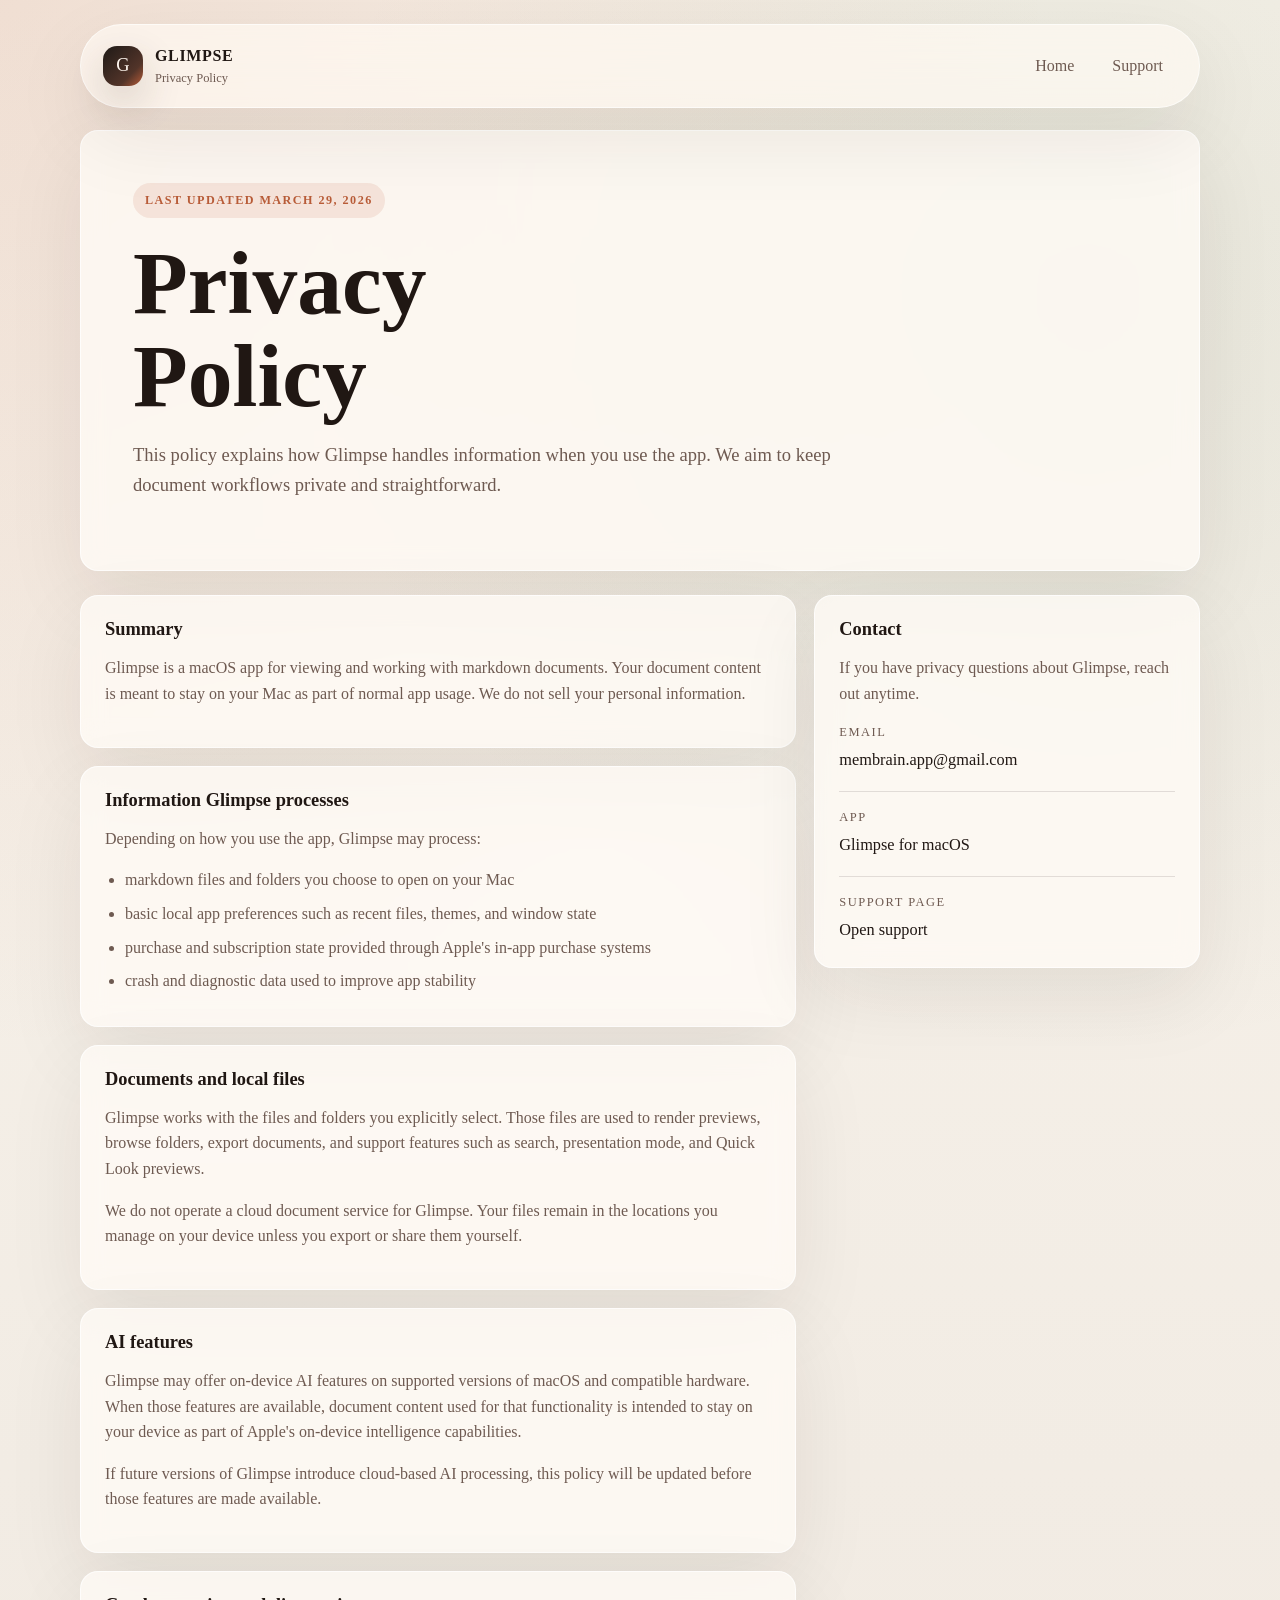
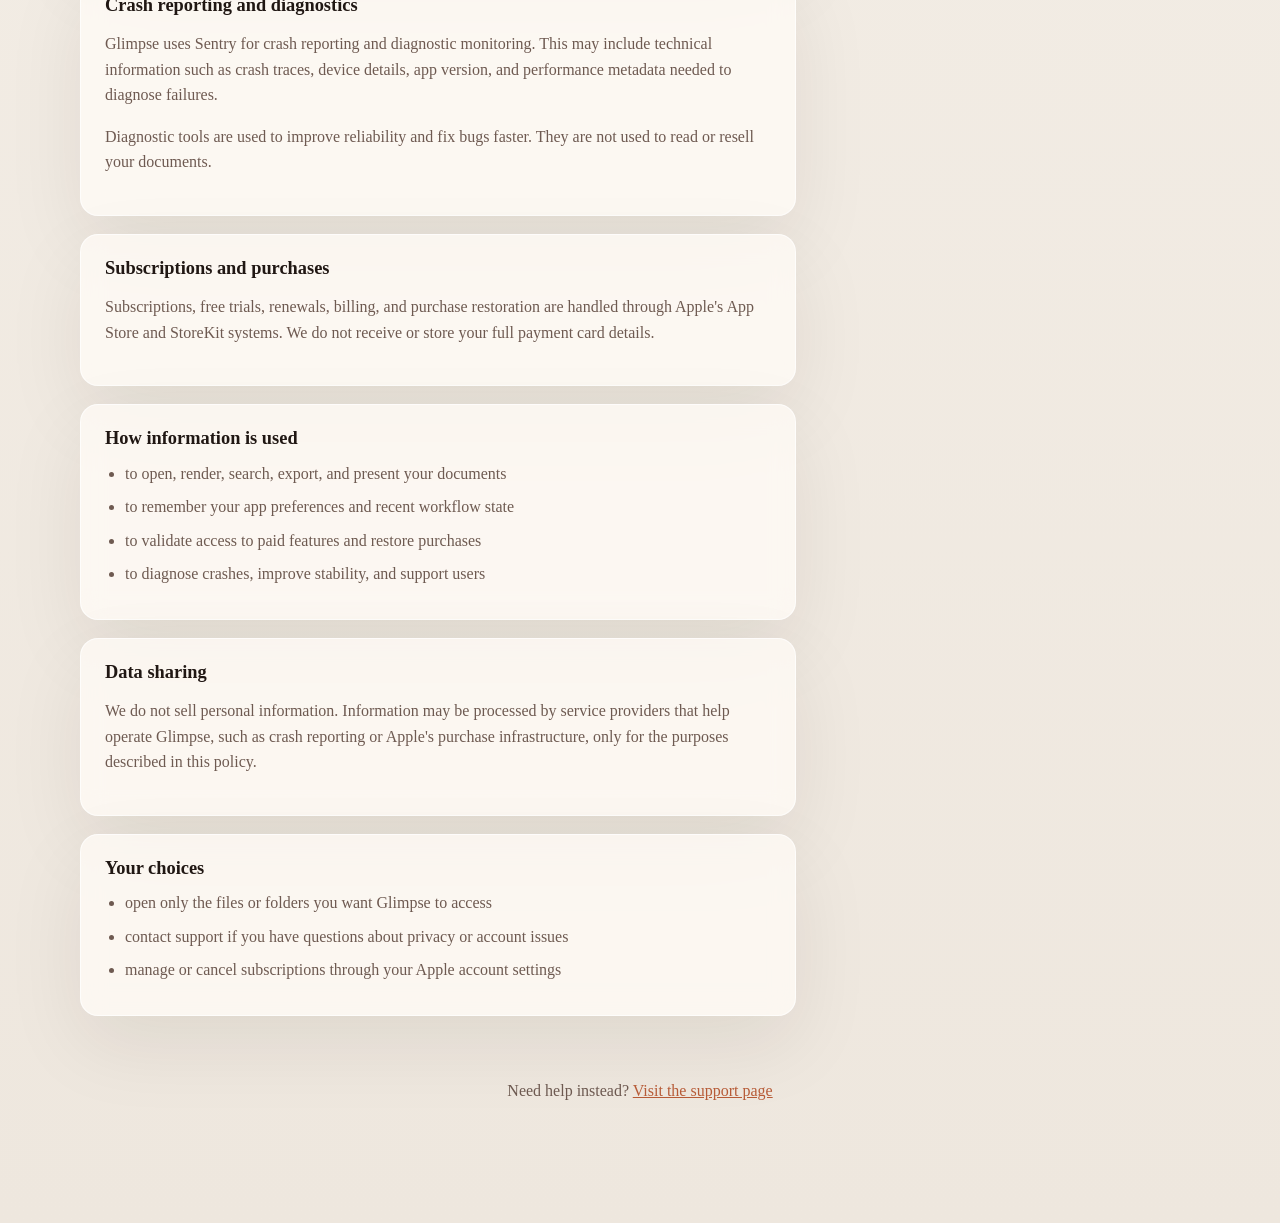
==== privacy/index.html @ b12f7c4a "feat: add Glimpse support and privacy site" ====
<!doctype html>
<html lang="en">
  <head>
    <meta charset="utf-8">
    <meta name="viewport" content="width=device-width, initial-scale=1">
    <title>Glimpse Privacy Policy</title>
    <meta
      name="description"
      content="Privacy Policy for Glimpse, the native macOS markdown viewer."
    >
    <link rel="stylesheet" href="../styles.css">
  </head>
  <body>
    <div class="shell">
      <nav class="nav">
        <a class="brand" href="../">
          <span class="brand-mark">G</span>
          <span class="brand-text">
            <span class="brand-name">Glimpse</span>
            <span class="brand-subtitle">Privacy Policy</span>
          </span>
        </a>
        <div class="nav-links">
          <a href="../">Home</a>
          <a href="../support/">Support</a>
        </div>
      </nav>

      <main>
        <section class="card page-title">
          <div class="eyebrow">Last updated March 29, 2026</div>
          <h1>Privacy Policy</h1>
          <p class="lede">
            This policy explains how Glimpse handles information when you use the app. We
            aim to keep document workflows private and straightforward.
          </p>
        </section>

        <section class="legal-layout">
          <div class="legal-stack">
            <article class="card legal-card">
              <h3>Summary</h3>
              <p>
                Glimpse is a macOS app for viewing and working with markdown documents. Your
                document content is meant to stay on your Mac as part of normal app usage.
                We do not sell your personal information.
              </p>
            </article>

            <article class="card legal-card">
              <h3>Information Glimpse processes</h3>
              <p>Depending on how you use the app, Glimpse may process:</p>
              <ul>
                <li>markdown files and folders you choose to open on your Mac</li>
                <li>basic local app preferences such as recent files, themes, and window state</li>
                <li>purchase and subscription state provided through Apple's in-app purchase systems</li>
                <li>crash and diagnostic data used to improve app stability</li>
              </ul>
            </article>

            <article class="card legal-card">
              <h3>Documents and local files</h3>
              <p>
                Glimpse works with the files and folders you explicitly select. Those files
                are used to render previews, browse folders, export documents, and support
                features such as search, presentation mode, and Quick Look previews.
              </p>
              <p>
                We do not operate a cloud document service for Glimpse. Your files remain in
                the locations you manage on your device unless you export or share them
                yourself.
              </p>
            </article>

            <article class="card legal-card">
              <h3>AI features</h3>
              <p>
                Glimpse may offer on-device AI features on supported versions of macOS and
                compatible hardware. When those features are available, document content used
                for that functionality is intended to stay on your device as part of Apple's
                on-device intelligence capabilities.
              </p>
              <p>
                If future versions of Glimpse introduce cloud-based AI processing, this
                policy will be updated before those features are made available.
              </p>
            </article>

            <article class="card legal-card">
              <h3>Crash reporting and diagnostics</h3>
              <p>
                Glimpse uses Sentry for crash reporting and diagnostic monitoring. This may
                include technical information such as crash traces, device details, app
                version, and performance metadata needed to diagnose failures.
              </p>
              <p>
                Diagnostic tools are used to improve reliability and fix bugs faster. They
                are not used to read or resell your documents.
              </p>
            </article>

            <article class="card legal-card">
              <h3>Subscriptions and purchases</h3>
              <p>
                Subscriptions, free trials, renewals, billing, and purchase restoration are
                handled through Apple's App Store and StoreKit systems. We do not receive or
                store your full payment card details.
              </p>
            </article>

            <article class="card legal-card">
              <h3>How information is used</h3>
              <ul>
                <li>to open, render, search, export, and present your documents</li>
                <li>to remember your app preferences and recent workflow state</li>
                <li>to validate access to paid features and restore purchases</li>
                <li>to diagnose crashes, improve stability, and support users</li>
              </ul>
            </article>

            <article class="card legal-card">
              <h3>Data sharing</h3>
              <p>
                We do not sell personal information. Information may be processed by service
                providers that help operate Glimpse, such as crash reporting or Apple's
                purchase infrastructure, only for the purposes described in this policy.
              </p>
            </article>

            <article class="card legal-card">
              <h3>Your choices</h3>
              <ul>
                <li>open only the files or folders you want Glimpse to access</li>
                <li>contact support if you have questions about privacy or account issues</li>
                <li>manage or cancel subscriptions through your Apple account settings</li>
              </ul>
            </article>
          </div>

          <aside class="card contact-block">
            <h3>Contact</h3>
            <p>If you have privacy questions about Glimpse, reach out anytime.</p>

            <div class="contact-row">
              <span class="contact-label">Email</span>
              <a class="contact-value" href="mailto:membrain.app@gmail.com">membrain.app@gmail.com</a>
            </div>

            <div class="contact-row">
              <span class="contact-label">App</span>
              <span class="contact-value">Glimpse for macOS</span>
            </div>

            <div class="contact-row">
              <span class="contact-label">Support page</span>
              <a class="contact-value" href="../support/">Open support</a>
            </div>
          </aside>
        </section>
      </main>

      <footer class="footer">
        <p>
          Need help instead?
          <a href="../support/">Visit the support page</a>
        </p>
      </footer>
    </div>
  </body>
</html>
---- styles.css ----
:root {
  --bg: #f6f2ea;
  --surface: rgba(255, 252, 246, 0.78);
  --surface-strong: #fffaf2;
  --text: #201713;
  --muted: #6e5a51;
  --line: rgba(32, 23, 19, 0.12);
  --accent: #b85c38;
  --accent-soft: rgba(184, 92, 56, 0.12);
  --shadow: 0 28px 80px rgba(41, 24, 16, 0.08);
  --radius-xl: 28px;
  --radius-lg: 18px;
  --radius-sm: 12px;
}

* {
  box-sizing: border-box;
}

html {
  scroll-behavior: smooth;
}

body {
  margin: 0;
  min-height: 100vh;
  background:
    radial-gradient(circle at top left, rgba(184, 92, 56, 0.14), transparent 34%),
    radial-gradient(circle at 85% 10%, rgba(102, 128, 91, 0.12), transparent 28%),
    linear-gradient(180deg, #f9f4ec 0%, #f2ece4 52%, #eee7de 100%);
  color: var(--text);
  font-family: "Iowan Old Style", "Palatino Linotype", "Book Antiqua", Palatino, Georgia, serif;
  line-height: 1.6;
}

a {
  color: inherit;
}

.shell {
  width: min(1120px, calc(100vw - 40px));
  margin: 0 auto;
  padding: 24px 0 64px;
}

.nav {
  display: flex;
  align-items: center;
  justify-content: space-between;
  gap: 16px;
  padding: 18px 22px;
  background: rgba(255, 250, 242, 0.7);
  border: 1px solid rgba(255, 255, 255, 0.6);
  border-radius: 999px;
  box-shadow: var(--shadow);
  backdrop-filter: blur(18px);
  position: sticky;
  top: 16px;
  z-index: 20;
}

.brand {
  display: inline-flex;
  align-items: center;
  gap: 12px;
  text-decoration: none;
}

.brand-mark {
  width: 40px;
  height: 40px;
  border-radius: 14px;
  display: grid;
  place-items: center;
  font-size: 1.15rem;
  background: linear-gradient(135deg, #1f1a17, #523429 70%, #b85c38);
  color: #fff7f0;
  box-shadow: 0 16px 40px rgba(58, 35, 27, 0.2);
}

.brand-text {
  display: flex;
  flex-direction: column;
  gap: 0;
}

.brand-name {
  font-size: 1rem;
  font-weight: 700;
  letter-spacing: 0.04em;
  text-transform: uppercase;
}

.brand-subtitle {
  font-size: 0.78rem;
  color: var(--muted);
}

.nav-links {
  display: inline-flex;
  gap: 10px;
  flex-wrap: wrap;
}

.nav-links a {
  text-decoration: none;
  color: var(--muted);
  padding: 10px 14px;
  border-radius: 999px;
  transition: 180ms ease;
}

.nav-links a:hover,
.nav-links a:focus-visible {
  color: var(--text);
  background: rgba(255, 255, 255, 0.62);
  outline: none;
}

.hero {
  margin-top: 26px;
  padding: 64px;
  border-radius: calc(var(--radius-xl) + 8px);
  background:
    linear-gradient(145deg, rgba(255, 251, 245, 0.88), rgba(255, 248, 238, 0.62)),
    rgba(255, 255, 255, 0.5);
  border: 1px solid rgba(255, 255, 255, 0.7);
  box-shadow: var(--shadow);
  overflow: hidden;
  position: relative;
}

.hero::after {
  content: "";
  position: absolute;
  inset: auto -80px -120px auto;
  width: 280px;
  height: 280px;
  border-radius: 50%;
  background: radial-gradient(circle, rgba(184, 92, 56, 0.18), transparent 70%);
}

.eyebrow {
  display: inline-flex;
  align-items: center;
  gap: 8px;
  padding: 8px 12px;
  border-radius: 999px;
  background: var(--accent-soft);
  color: var(--accent);
  text-transform: uppercase;
  letter-spacing: 0.12em;
  font-size: 0.76rem;
  font-weight: 700;
}

h1,
h2,
h3 {
  margin: 0;
  font-weight: 700;
  line-height: 1.04;
}

h1 {
  margin-top: 18px;
  font-size: clamp(3rem, 8vw, 5.6rem);
  max-width: 9ch;
}

h2 {
  font-size: clamp(2rem, 4vw, 3rem);
}

h3 {
  font-size: 1.15rem;
}

.lede {
  margin-top: 18px;
  max-width: 700px;
  font-size: 1.16rem;
  color: var(--muted);
}

.actions {
  margin-top: 28px;
  display: flex;
  flex-wrap: wrap;
  gap: 14px;
}

.button {
  display: inline-flex;
  align-items: center;
  justify-content: center;
  gap: 10px;
  min-height: 48px;
  padding: 0 20px;
  text-decoration: none;
  border-radius: 999px;
  border: 1px solid transparent;
  transition: transform 180ms ease, box-shadow 180ms ease, background 180ms ease;
}

.button-primary {
  background: linear-gradient(135deg, #2c211d, #b85c38);
  color: #fff9f2;
  box-shadow: 0 18px 40px rgba(79, 40, 23, 0.2);
}

.button-secondary {
  background: rgba(255, 255, 255, 0.72);
  border-color: rgba(32, 23, 19, 0.08);
  color: var(--text);
}

.button:hover,
.button:focus-visible {
  transform: translateY(-2px);
  outline: none;
}

.grid {
  margin-top: 26px;
  display: grid;
  grid-template-columns: repeat(12, 1fr);
  gap: 18px;
}

.card {
  padding: 24px;
  border-radius: var(--radius-lg);
  background: var(--surface);
  border: 1px solid rgba(255, 255, 255, 0.7);
  box-shadow: var(--shadow);
  backdrop-filter: blur(12px);
}

.hero-card {
  grid-column: span 4;
}

.feature-card {
  grid-column: span 4;
}

.feature-card p,
.hero-card p,
.legal-card p,
.faq-item p,
.contact-block p,
.footer p,
li {
  color: var(--muted);
}

.section {
  margin-top: 22px;
  padding: 42px;
}

.section-header {
  max-width: 720px;
}

.section-header p {
  margin-top: 14px;
  color: var(--muted);
  font-size: 1.04rem;
}

.legal-layout,
.support-layout {
  margin-top: 24px;
  display: grid;
  grid-template-columns: 1.3fr 0.7fr;
  gap: 18px;
}

.legal-stack,
.faq-stack {
  display: grid;
  gap: 18px;
}

.legal-card h3,
.faq-item h3,
.contact-block h3 {
  margin-bottom: 10px;
}

.legal-card ul,
.contact-block ul {
  padding-left: 20px;
  margin: 12px 0 0;
}

.legal-card li,
.contact-block li {
  margin: 8px 0;
}

.contact-block {
  position: sticky;
  top: 100px;
  align-self: start;
}

.contact-row {
  margin-top: 18px;
  padding-top: 16px;
  border-top: 1px solid var(--line);
}

.contact-row:first-of-type {
  margin-top: 0;
  padding-top: 0;
  border-top: 0;
}

.contact-label {
  display: block;
  margin-bottom: 4px;
  font-size: 0.78rem;
  text-transform: uppercase;
  letter-spacing: 0.12em;
  color: var(--muted);
}

.contact-value {
  font-size: 1.02rem;
  text-decoration: none;
}

.page-title {
  margin-top: 22px;
  padding: 52px;
}

.footer {
  margin-top: 24px;
  padding: 22px 28px 40px;
  text-align: center;
}

.footer a {
  color: var(--accent);
}

@media (max-width: 980px) {
  .hero,
  .section,
  .page-title {
    padding: 32px 24px;
  }

  .hero-card,
  .feature-card {
    grid-column: span 6;
  }

  .legal-layout,
  .support-layout {
    grid-template-columns: 1fr;
  }

  .contact-block {
    position: static;
  }
}

@media (max-width: 640px) {
  .shell {
    width: min(100vw - 24px, 1120px);
    padding-top: 12px;
  }

  .nav {
    border-radius: 24px;
    padding: 16px;
  }

  .nav-links {
    width: 100%;
  }

  .hero-card,
  .feature-card {
    grid-column: span 12;
  }

  .actions {
    flex-direction: column;
  }
}
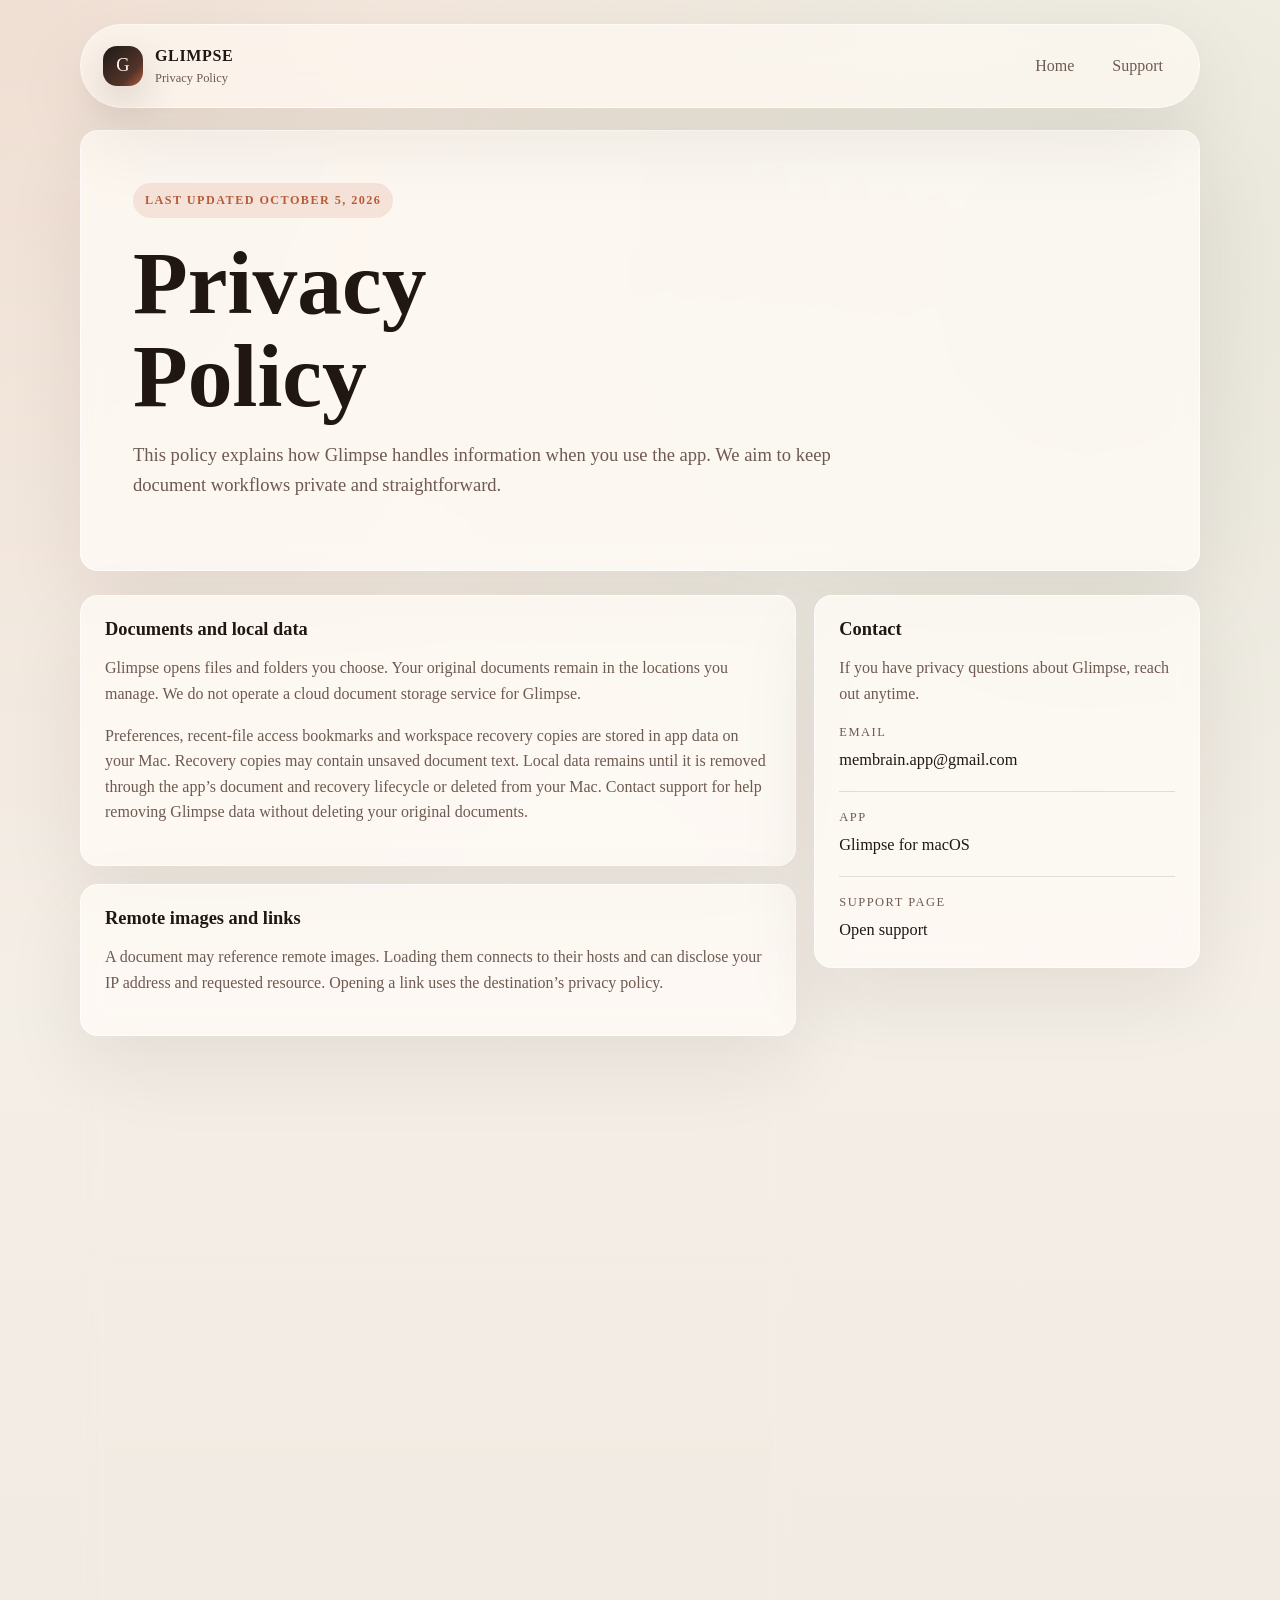
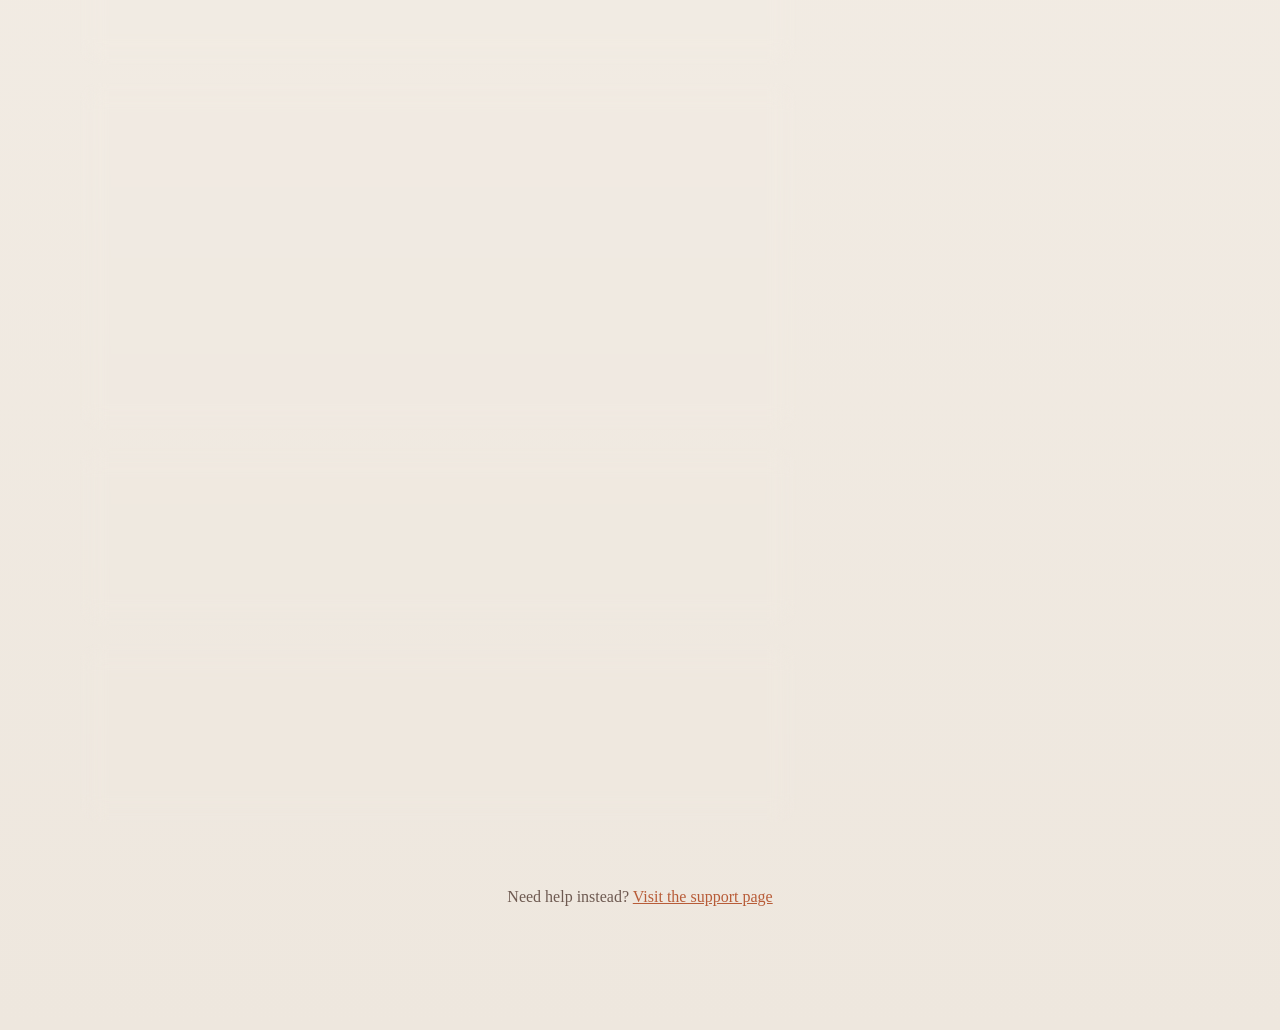
==== commit 67faeb48: "Publish Glimpse 2.0 privacy and subscription terms" ====
--- a/privacy/index.html
+++ b/privacy/index.html
@@ -28,7 +28,7 @@
 
       <main>
         <section class="card page-title">
-          <div class="eyebrow">Last updated March 29, 2026</div>
+          <div class="eyebrow">Last updated October 5, 2026</div>
           <h1>Privacy Policy</h1>
           <p class="lede">
             This policy explains how Glimpse handles information when you use the app. We
@@ -39,101 +39,36 @@
         <section class="legal-layout">
           <div class="legal-stack">
             <article class="card legal-card">
-              <h3>Summary</h3>
-              <p>
-                Glimpse is a macOS app for viewing and working with markdown documents. Your
-                document content is meant to stay on your Mac as part of normal app usage.
-                We do not sell your personal information.
-              </p>
+              <h3>Documents and local data</h3>
+              <p>Glimpse opens files and folders you choose. Your original documents remain in the locations you manage. We do not operate a cloud document storage service for Glimpse.</p>
+              <p>Preferences, recent-file access bookmarks and workspace recovery copies are stored in app data on your Mac. Recovery copies may contain unsaved document text. Local data remains until it is removed through the app’s document and recovery lifecycle or deleted from your Mac. Contact support for help removing Glimpse data without deleting your original documents.</p>
             </article>
-
             <article class="card legal-card">
-              <h3>Information Glimpse processes</h3>
-              <p>Depending on how you use the app, Glimpse may process:</p>
-              <ul>
-                <li>markdown files and folders you choose to open on your Mac</li>
-                <li>basic local app preferences such as recent files, themes, and window state</li>
-                <li>purchase and subscription state provided through Apple's in-app purchase systems</li>
-                <li>crash and diagnostic data used to improve app stability</li>
-              </ul>
+              <h3>Remote images and links</h3>
+              <p>A document may reference remote images. Loading them connects to their hosts and can disclose your IP address and requested resource. Opening a link uses the destination’s privacy policy.</p>
             </article>
-
             <article class="card legal-card">
-              <h3>Documents and local files</h3>
-              <p>
-                Glimpse works with the files and folders you explicitly select. Those files
-                are used to render previews, browse folders, export documents, and support
-                features such as search, presentation mode, and Quick Look previews.
-              </p>
-              <p>
-                We do not operate a cloud document service for Glimpse. Your files remain in
-                the locations you manage on your device unless you export or share them
-                yourself.
-              </p>
+              <h3>On-device assistance</h3>
+              <p>On supported Macs, optional document assistance uses Apple’s on-device capabilities. Glimpse does not send your document text to a cloud language service for these features. Compatible hardware, macOS and Apple Intelligence availability are required.</p>
             </article>
-
             <article class="card legal-card">
-              <h3>AI features</h3>
-              <p>
-                Glimpse may offer on-device AI features on supported versions of macOS and
-                compatible hardware. When those features are available, document content used
-                for that functionality is intended to stay on your device as part of Apple's
-                on-device intelligence capabilities.
-              </p>
-              <p>
-                If future versions of Glimpse introduce cloud-based AI processing, this
-                policy will be updated before those features are made available.
-              </p>
+              <h3>Optional crash diagnostics in Glimpse 2.0</h3>
+              <p>In Glimpse 2.0, sharing crash diagnostics is off until you enable it in Settings. Sentry processes reports to help us diagnose crashes. You can turn sharing off at any time. The app stops future capture, cancels pending delivery and removes its queued diagnostic data before reporting can resume. Turning sharing off does not delete reports already received.</p>
+              <p>Reports contain limited technical crash information, including the app version, crash type, technical stack addresses and debug identifiers. Before sending events, Glimpse removes document text, file paths, user identifiers, arbitrary messages and activity breadcrumbs. Sentry receives the network connection and may retain its IP address under the current server settings. We do not use diagnostics for advertising or cross-app tracking.</p>
+              <p>Earlier versions may collect broader crash and performance diagnostics under different defaults and controls. Update to Glimpse 2.0 to use the explicit consent controls described above.</p>
             </article>
-
             <article class="card legal-card">
-              <h3>Crash reporting and diagnostics</h3>
-              <p>
-                Glimpse uses Sentry for crash reporting and diagnostic monitoring. This may
-                include technical information such as crash traces, device details, app
-                version, and performance metadata needed to diagnose failures.
-              </p>
-              <p>
-                Diagnostic tools are used to improve reliability and fix bugs faster. They
-                are not used to read or resell your documents.
-              </p>
+              <h3>Retention and deletion</h3>
+              <p>Our Sentry organization stores data in the European Union. Under the current Developer plan, new error-event data has a 30-day retention period. This is separate from aggregate issue history and service audit records. Backups expire under Sentry’s backup schedule; removal does not mean immediate deletion from every backup.</p>
+              <p>Contact membrain.app@gmail.com for a privacy or deletion request. The app version and approximate report date can help us locate a report. Do not send credentials or document contents. We assess what records can be identified and use supported deletion tools; deleting an error can require deleting its whole grouped issue. Glimpse 2.0 does not attach a user account identifier to crash events. We update this policy if retention for new reports changes.</p>
             </article>
-
             <article class="card legal-card">
-              <h3>Subscriptions and purchases</h3>
-              <p>
-                Subscriptions, free trials, renewals, billing, and purchase restoration are
-                handled through Apple's App Store and StoreKit systems. We do not receive or
-                store your full payment card details.
-              </p>
+              <h3>Purchases and subscriptions</h3>
+              <p>Apple processes App Store purchases, eligible subscription trials, renewal, cancellation and purchase restoration. We do not receive your full payment card details. Apple retains its purchase records under its own privacy policy. Older Glimpse releases may also retain a local evaluation date.</p>
             </article>
-
             <article class="card legal-card">
-              <h3>How information is used</h3>
-              <ul>
-                <li>to open, render, search, export, and present your documents</li>
-                <li>to remember your app preferences and recent workflow state</li>
-                <li>to validate access to paid features and restore purchases</li>
-                <li>to diagnose crashes, improve stability, and support users</li>
-              </ul>
-            </article>
-
-            <article class="card legal-card">
-              <h3>Data sharing</h3>
-              <p>
-                We do not sell personal information. Information may be processed by service
-                providers that help operate Glimpse, such as crash reporting or Apple's
-                purchase infrastructure, only for the purposes described in this policy.
-              </p>
-            </article>
-
-            <article class="card legal-card">
-              <h3>Your choices</h3>
-              <ul>
-                <li>open only the files or folders you want Glimpse to access</li>
-                <li>contact support if you have questions about privacy or account issues</li>
-                <li>manage or cancel subscriptions through your Apple account settings</li>
-              </ul>
+              <h3>Your choices and contact</h3>
+              <p>Choose which documents to open, control diagnostic sharing in Settings, and manage subscriptions through your Apple account. We do not sell personal information. Contact membrain.app@gmail.com with privacy questions or requests.</p>
             </article>
           </div>
 
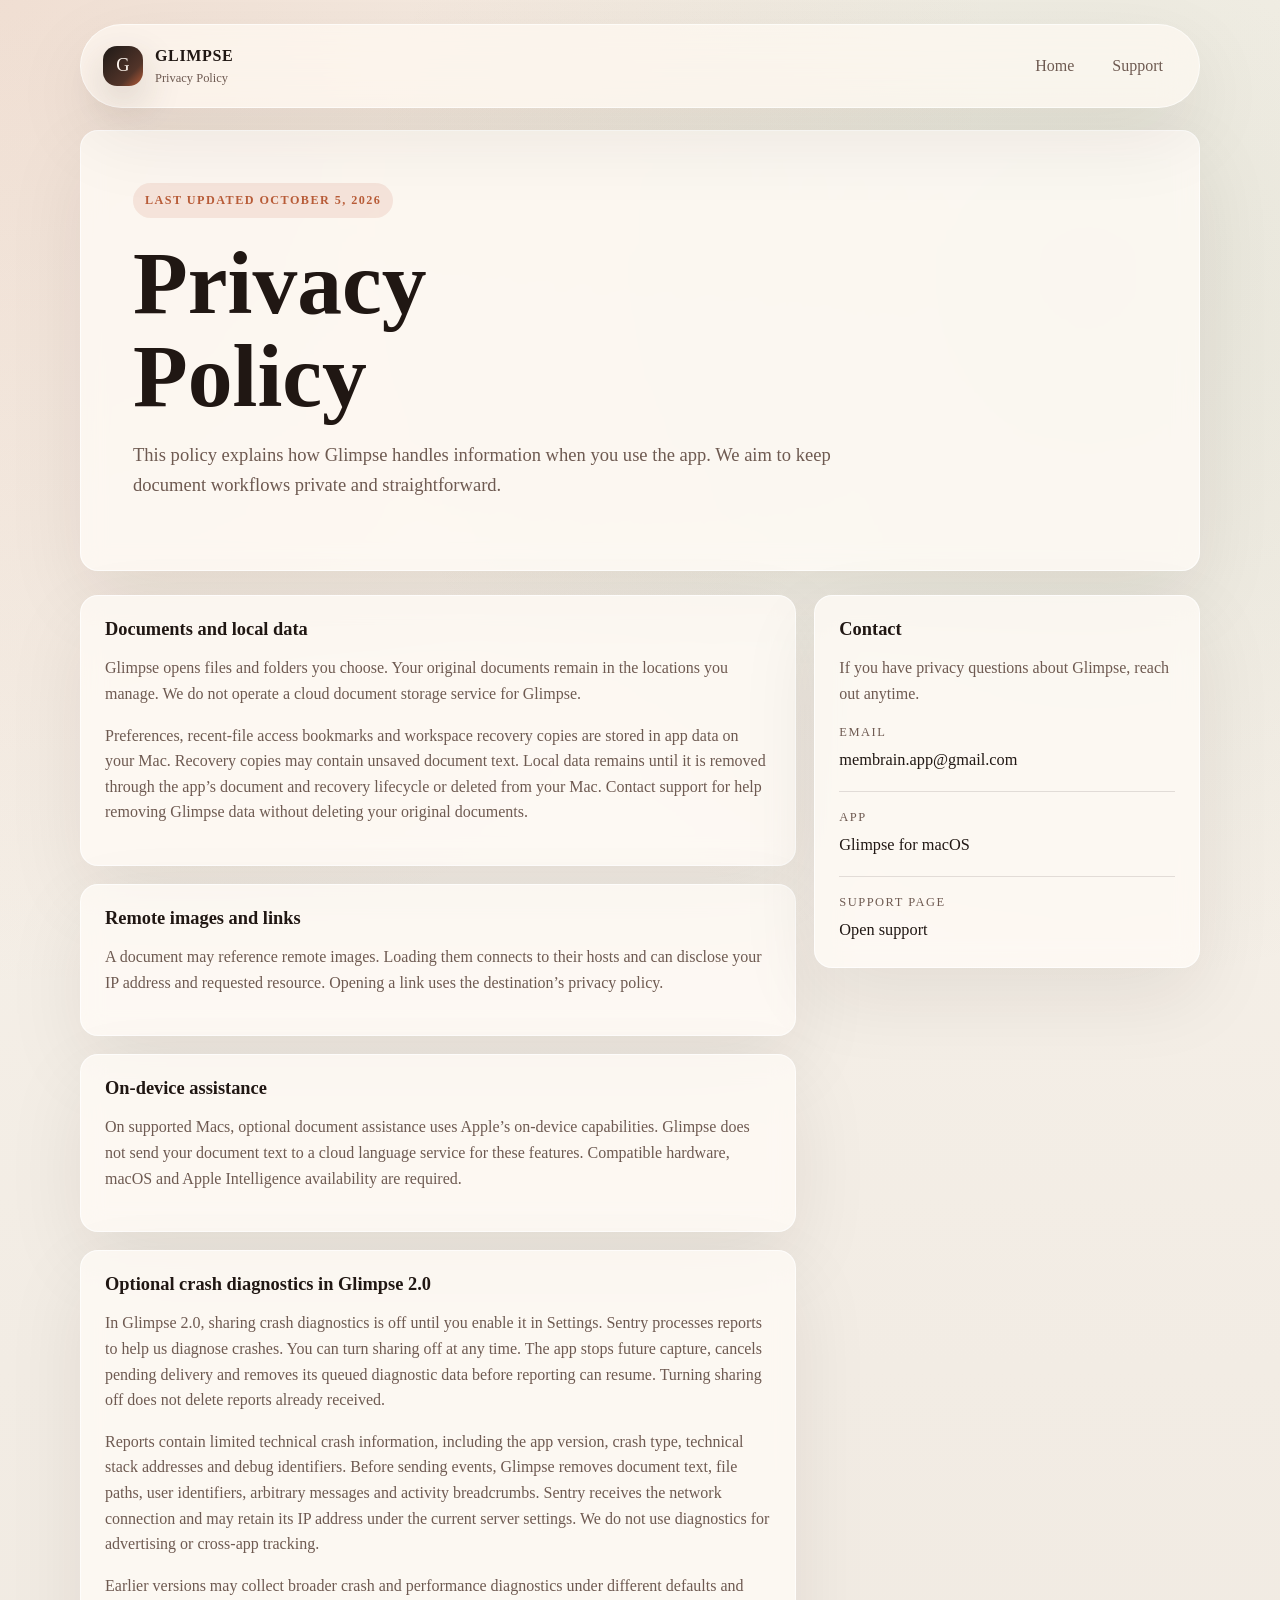
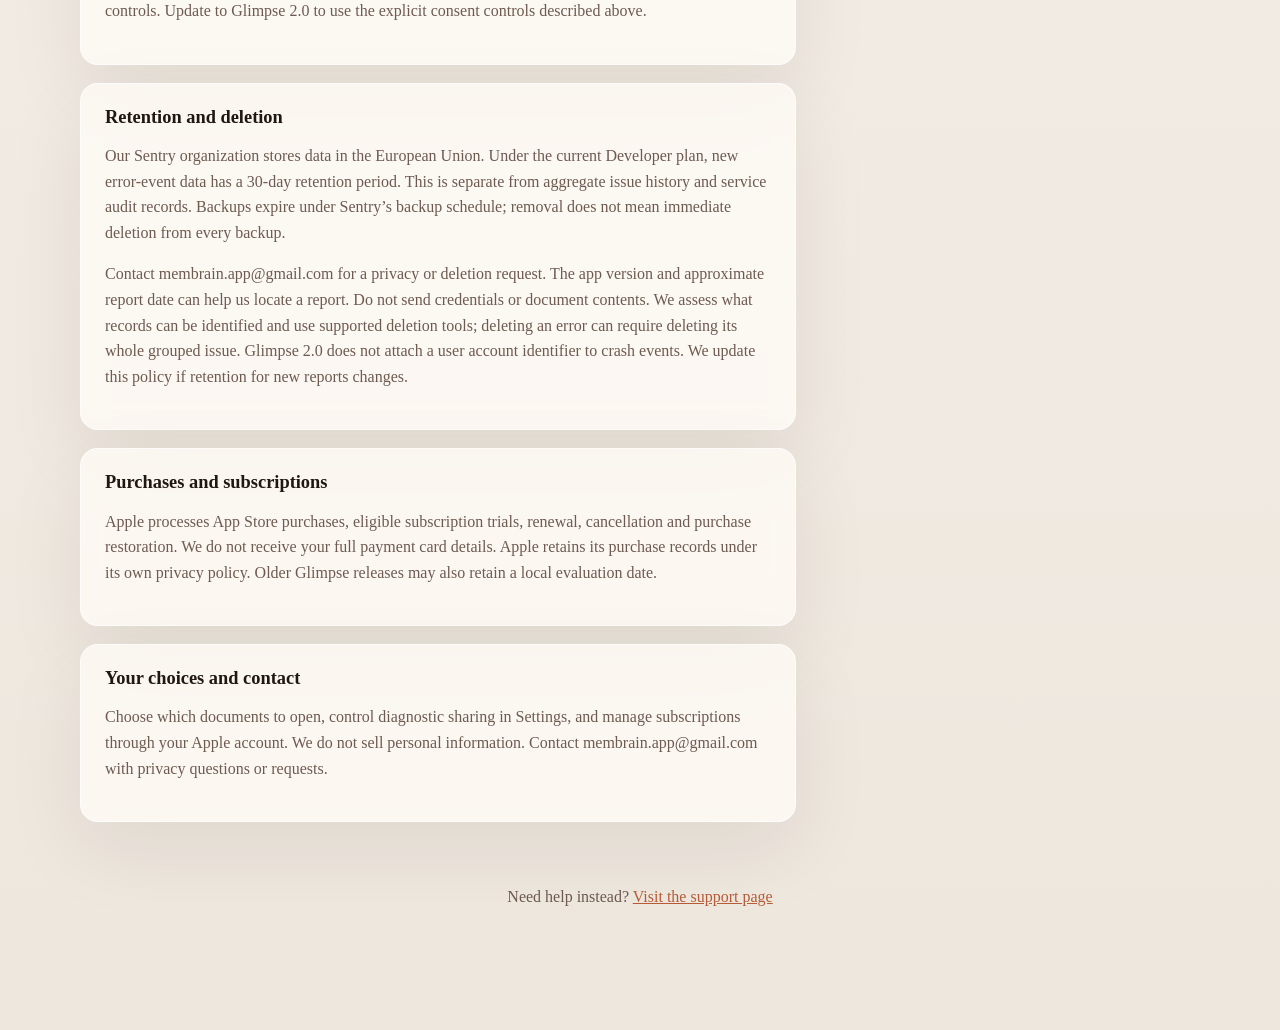
==== commit f9cfba82: "fix(seo): declare canonical URLs and publish sitemap" ====
--- a/privacy/index.html
+++ b/privacy/index.html
@@ -4,6 +4,7 @@
     <meta charset="utf-8">
     <meta name="viewport" content="width=device-width, initial-scale=1">
     <title>Glimpse Privacy Policy</title>
+<link rel="canonical" href="https://aduman.github.io/glimpse-support/privacy/">
     <meta
       name="description"
       content="Privacy Policy for Glimpse, the native macOS markdown viewer."
